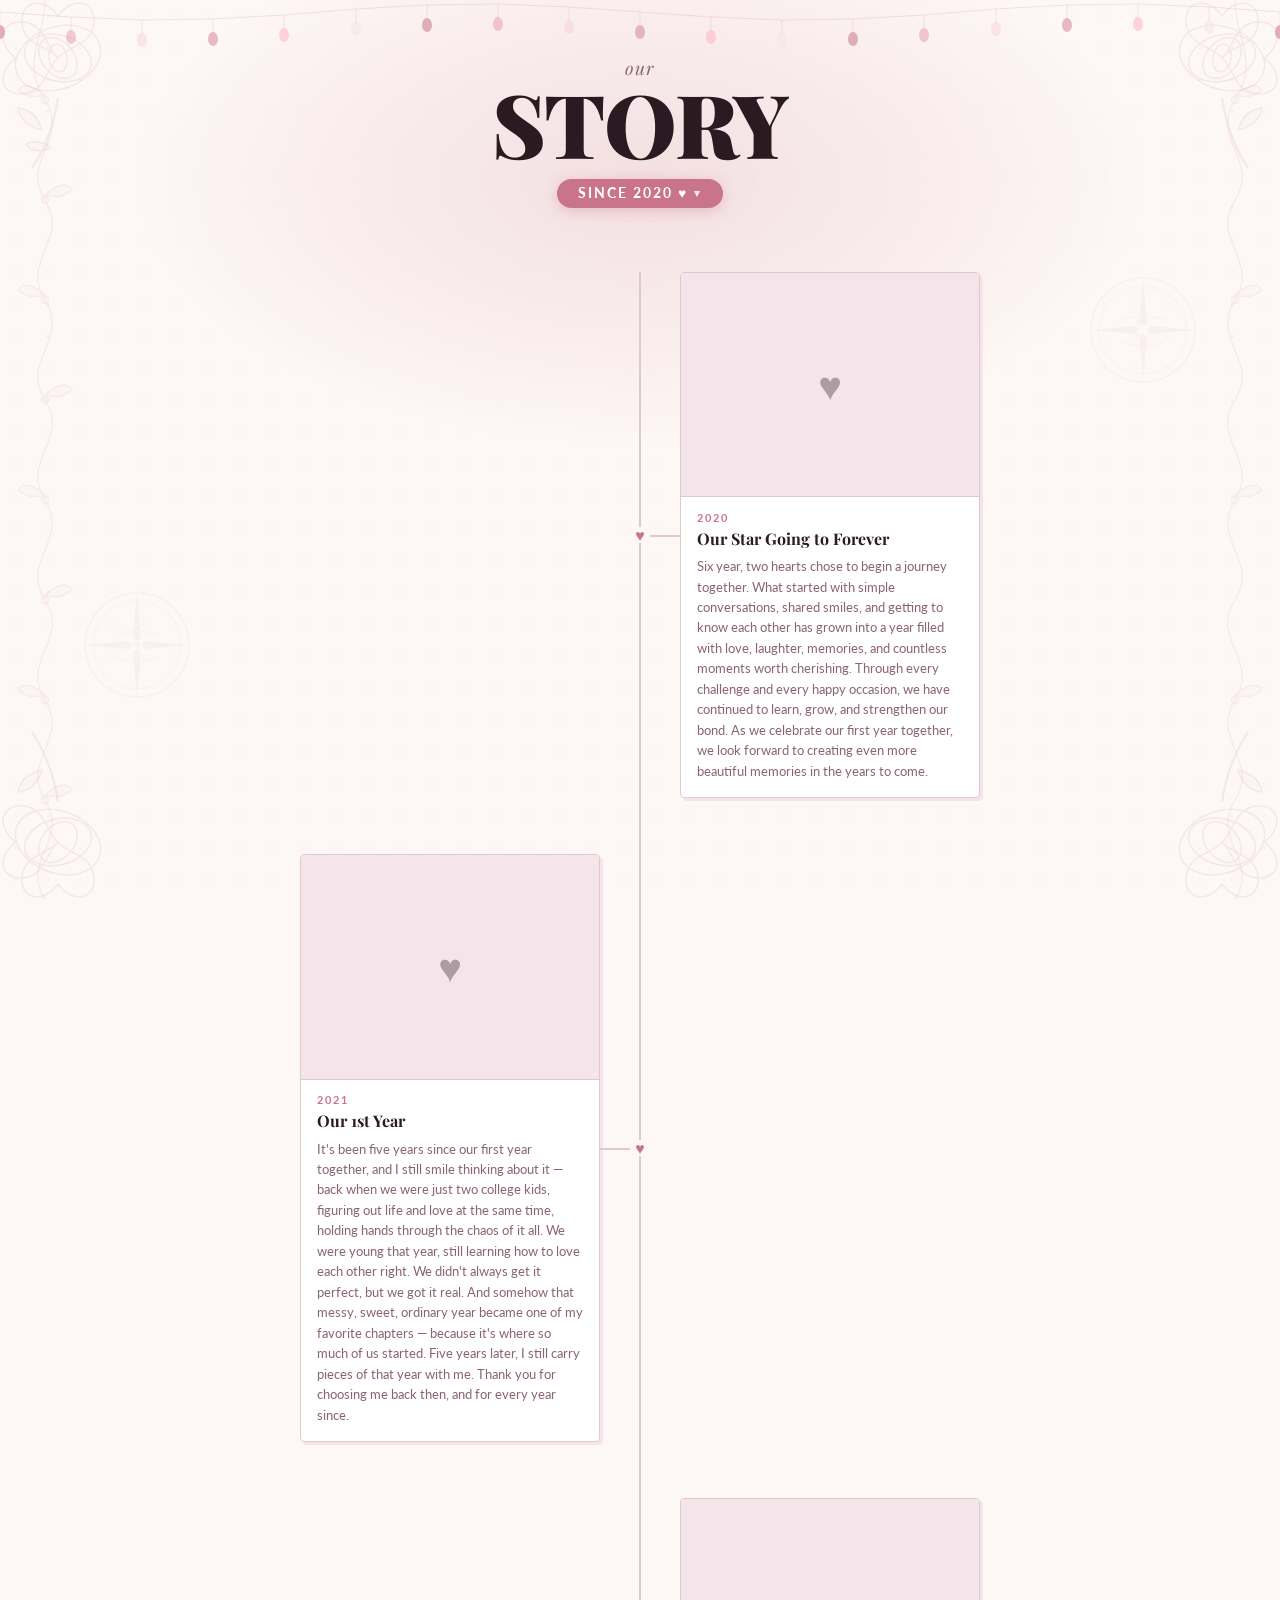
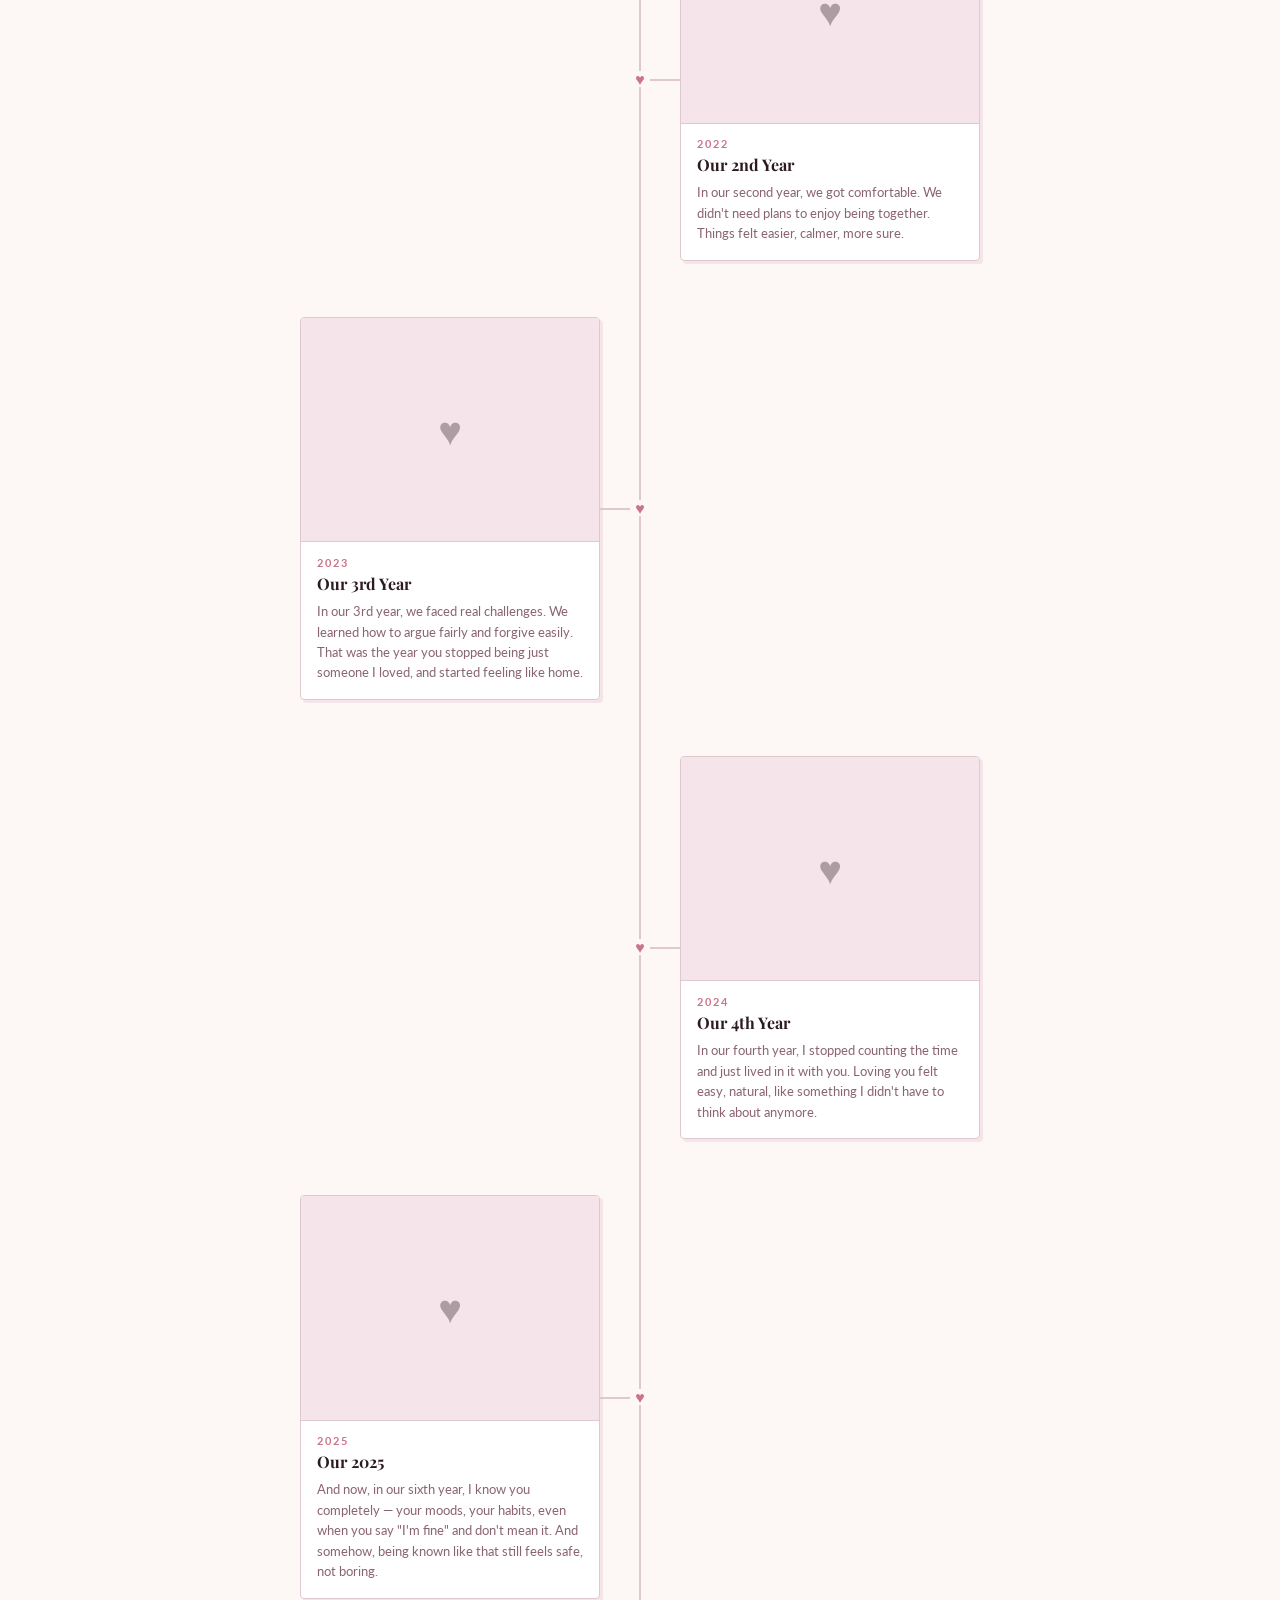
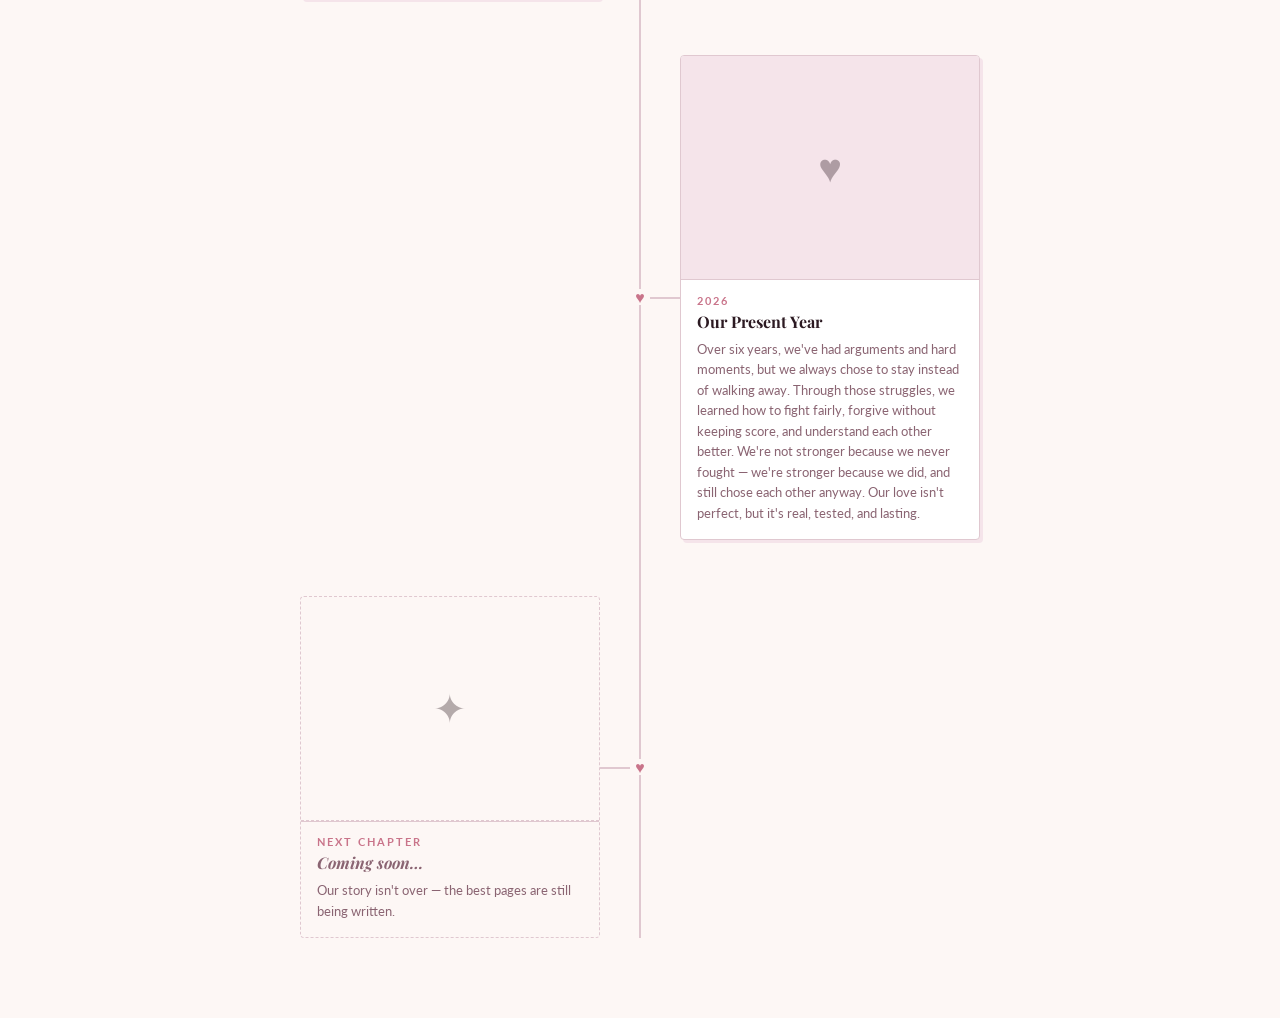
==== yearly-memory-template-main/main.html @ b36f8ce2 "Add files via upload" ====
<!doctype html>
<html lang="en">
  <head>
    <meta charset="UTF-8" />
    <meta name="viewport" content="width=device-width, initial-scale=1.0" />
    <title>Our Story</title>
    <link
      href="https://fonts.googleapis.com/css2?family=Playfair+Display:ital,wght@0,400;0,700;0,900;1,400&family=Lato:wght@300;400;700&display=swap"
      rel="stylesheet"
    />
    <link
      rel="icon"
      href="data:image/svg+xml,<svg viewBox='0 0 100 100' xmlns='http://www.w3.org/2000/svg'><path d='M50 88.9L13.4 52.3C4.8 43.7 4.8 29.8 13.4 21.2C21.7 12.9 35 12.9 43.3 21.2L50 27.9L56.7 21.2C65 12.9 78.3 12.9 86.6 21.2C95.2 29.8 95.2 43.7 86.6 52.3L50 88.9Z' fill='%23c9748a'/></svg>"
    />
    <link rel="stylesheet" href="main-style.css" />
  </head>
  <body>
    <!-- ═══════════ BACKGROUND DECORATION ═══════════ -->
    <div>
      <svg
        class="corner-rose tl"
        viewBox="0 0 240 240"
        xmlns="http://www.w3.org/2000/svg"
        aria-hidden="true"
      >
        <g fill="none" stroke="#c9748a" stroke-width="1.4">
          <ellipse
            cx="68"
            cy="68"
            rx="44"
            ry="31"
            transform="rotate(-20 68 68)"
          />
          <ellipse
            cx="68"
            cy="68"
            rx="34"
            ry="23"
            transform="rotate(15 68 68)"
          />
          <ellipse
            cx="68"
            cy="68"
            rx="23"
            ry="16"
            transform="rotate(50 68 68)"
          />
          <ellipse
            cx="68"
            cy="68"
            rx="14"
            ry="9"
            transform="rotate(80 68 68)"
          />
          <path
            d="M68 26 C54 6 30 10 32 33 C34 56 62 58 68 68 C74 58 102 56 104 33 C106 10 82 6 68 26Z"
          />
          <path
            d="M26 68 C6 54 10 30 33 32 C56 34 58 62 68 68 C58 74 56 102 33 104 C10 106 6 82 26 68Z"
          />
          <path d="M68 108 Q62 148 42 178" stroke-width="2" />
          <path
            d="M52 140 Q30 134 28 118 Q46 120 52 140Z"
            fill="rgba(201,116,138,.12)"
          />
          <path
            d="M60 158 Q42 165 36 154 Q50 148 60 158Z"
            fill="rgba(201,116,138,.12)"
          />
        </g>
      </svg>
      <svg
        class="corner-rose tr"
        viewBox="0 0 240 240"
        xmlns="http://www.w3.org/2000/svg"
        aria-hidden="true"
      >
        <g
          fill="none"
          stroke="#c9748a"
          stroke-width="1.4"
          transform="scale(-1,1) translate(-240,0)"
        >
          <ellipse
            cx="68"
            cy="68"
            rx="44"
            ry="31"
            transform="rotate(-20 68 68)"
          />
          <ellipse
            cx="68"
            cy="68"
            rx="34"
            ry="23"
            transform="rotate(15 68 68)"
          />
          <ellipse
            cx="68"
            cy="68"
            rx="23"
            ry="16"
            transform="rotate(50 68 68)"
          />
          <ellipse
            cx="68"
            cy="68"
            rx="14"
            ry="9"
            transform="rotate(80 68 68)"
          />
          <path
            d="M68 26 C54 6 30 10 32 33 C34 56 62 58 68 68 C74 58 102 56 104 33 C106 10 82 6 68 26Z"
          />
          <path
            d="M26 68 C6 54 10 30 33 32 C56 34 58 62 68 68 C58 74 56 102 33 104 C10 106 6 82 26 68Z"
          />
          <path d="M68 108 Q62 148 42 178" stroke-width="2" />
          <path
            d="M52 140 Q30 134 28 118 Q46 120 52 140Z"
            fill="rgba(201,116,138,.12)"
          />
        </g>
      </svg>
      <svg
        class="corner-rose bl"
        viewBox="0 0 240 240"
        xmlns="http://www.w3.org/2000/svg"
        aria-hidden="true"
      >
        <g
          fill="none"
          stroke="#c9748a"
          stroke-width="1.4"
          transform="scale(1,-1) translate(0,-240)"
        >
          <ellipse
            cx="68"
            cy="68"
            rx="44"
            ry="31"
            transform="rotate(-20 68 68)"
          />
          <ellipse
            cx="68"
            cy="68"
            rx="34"
            ry="23"
            transform="rotate(15 68 68)"
          />
          <ellipse
            cx="68"
            cy="68"
            rx="23"
            ry="16"
            transform="rotate(50 68 68)"
          />
          <path
            d="M68 26 C54 6 30 10 32 33 C34 56 62 58 68 68 C74 58 102 56 104 33 C106 10 82 6 68 26Z"
          />
          <path
            d="M26 68 C6 54 10 30 33 32 C56 34 58 62 68 68 C58 74 56 102 33 104 C10 106 6 82 26 68Z"
          />
          <path d="M68 108 Q62 148 42 178" stroke-width="2" />
          <path
            d="M52 140 Q30 134 28 118 Q46 120 52 140Z"
            fill="rgba(201,116,138,.12)"
          />
        </g>
      </svg>
      <svg
        class="corner-rose br"
        viewBox="0 0 240 240"
        xmlns="http://www.w3.org/2000/svg"
        aria-hidden="true"
      >
        <g
          fill="none"
          stroke="#c9748a"
          stroke-width="1.4"
          transform="scale(-1,-1) translate(-240,-240)"
        >
          <ellipse
            cx="68"
            cy="68"
            rx="44"
            ry="31"
            transform="rotate(-20 68 68)"
          />
          <ellipse
            cx="68"
            cy="68"
            rx="34"
            ry="23"
            transform="rotate(15 68 68)"
          />
          <ellipse
            cx="68"
            cy="68"
            rx="23"
            ry="16"
            transform="rotate(50 68 68)"
          />
          <path
            d="M68 26 C54 6 30 10 32 33 C34 56 62 58 68 68 C74 58 102 56 104 33 C106 10 82 6 68 26Z"
          />
          <path
            d="M26 68 C6 54 10 30 33 32 C56 34 58 62 68 68 C58 74 56 102 33 104 C10 106 6 82 26 68Z"
          />
          <path d="M68 108 Q62 148 42 178" stroke-width="2" />
          <path
            d="M52 140 Q30 134 28 118 Q46 120 52 140Z"
            fill="rgba(201,116,138,.12)"
          />
        </g>
      </svg>

      <svg
        class="side-vine left"
        viewBox="0 0 90 900"
        xmlns="http://www.w3.org/2000/svg"
        preserveAspectRatio="none"
        aria-hidden="true"
      >
        <g fill="none" stroke="#c9748a" stroke-width="1.3">
          <path
            d="M45 0 C45 40 20 60 45 100 C70 140 20 160 45 200 C70 240 20 260 45 300 C70 340 20 360 45 400 C70 440 20 460 45 500 C70 540 20 560 45 600 C70 640 20 660 45 700 C70 740 20 760 45 800 C70 840 20 860 45 900"
          />
          <path
            d="M45 95 Q25 80 18 90 Q30 100 45 95Z"
            fill="rgba(201,116,138,.15)"
          />
          <path
            d="M45 195 Q65 178 72 190 Q60 200 45 195Z"
            fill="rgba(201,116,138,.15)"
          />
          <path
            d="M45 295 Q25 278 18 290 Q30 300 45 295Z"
            fill="rgba(201,116,138,.15)"
          />
          <path
            d="M45 395 Q65 378 72 390 Q60 400 45 395Z"
            fill="rgba(201,116,138,.15)"
          />
          <path
            d="M45 495 Q25 478 18 490 Q30 500 45 495Z"
            fill="rgba(201,116,138,.15)"
          />
          <path
            d="M45 595 Q65 578 72 590 Q60 600 45 595Z"
            fill="rgba(201,116,138,.15)"
          />
          <path
            d="M45 695 Q25 678 18 690 Q30 700 45 695Z"
            fill="rgba(201,116,138,.15)"
          />
          <path
            d="M45 795 Q65 778 72 790 Q60 800 45 795Z"
            fill="rgba(201,116,138,.15)"
          />
          <circle cx="45" cy="100" r="3.5" fill="rgba(201,116,138,.2)" />
          <circle cx="45" cy="200" r="3.5" fill="rgba(201,116,138,.2)" />
          <circle cx="45" cy="300" r="3.5" fill="rgba(201,116,138,.2)" />
          <circle cx="45" cy="400" r="3.5" fill="rgba(201,116,138,.2)" />
          <circle cx="45" cy="500" r="3.5" fill="rgba(201,116,138,.2)" />
          <circle cx="45" cy="600" r="3.5" fill="rgba(201,116,138,.2)" />
          <circle cx="45" cy="700" r="3.5" fill="rgba(201,116,138,.2)" />
          <circle cx="45" cy="800" r="3.5" fill="rgba(201,116,138,.2)" />
        </g>
      </svg>
      <svg
        class="side-vine right"
        viewBox="0 0 90 900"
        xmlns="http://www.w3.org/2000/svg"
        preserveAspectRatio="none"
        aria-hidden="true"
      >
        <g fill="none" stroke="#c9748a" stroke-width="1.3">
          <path
            d="M45 0 C45 40 20 60 45 100 C70 140 20 160 45 200 C70 240 20 260 45 300 C70 340 20 360 45 400 C70 440 20 460 45 500 C70 540 20 560 45 600 C70 640 20 660 45 700 C70 740 20 760 45 800 C70 840 20 860 45 900"
          />
          <path
            d="M45 95 Q25 80 18 90 Q30 100 45 95Z"
            fill="rgba(201,116,138,.15)"
          />
          <path
            d="M45 295 Q25 278 18 290 Q30 300 45 295Z"
            fill="rgba(201,116,138,.15)"
          />
          <path
            d="M45 495 Q25 478 18 490 Q30 500 45 495Z"
            fill="rgba(201,116,138,.15)"
          />
          <path
            d="M45 695 Q25 678 18 690 Q30 700 45 695Z"
            fill="rgba(201,116,138,.15)"
          />
          <circle cx="45" cy="100" r="3.5" fill="rgba(201,116,138,.2)" />
          <circle cx="45" cy="300" r="3.5" fill="rgba(201,116,138,.2)" />
          <circle cx="45" cy="500" r="3.5" fill="rgba(201,116,138,.2)" />
          <circle cx="45" cy="700" r="3.5" fill="rgba(201,116,138,.2)" />
        </g>
      </svg>

      <svg
        id="fairy-lights"
        aria-hidden="true"
        xmlns="http://www.w3.org/2000/svg"
      ></svg>

      <svg
        class="wax-seal"
        style="top: 30vh; right: 6vw"
        viewBox="0 0 120 120"
        xmlns="http://www.w3.org/2000/svg"
        aria-hidden="true"
      >
        <circle
          cx="60"
          cy="60"
          r="52"
          fill="none"
          stroke="#c9748a"
          stroke-width="1.5"
        />
        <circle
          cx="60"
          cy="60"
          r="44"
          fill="none"
          stroke="#c9748a"
          stroke-width=".8"
        />
        <path
          d="M60 8 L64 52 L60 56 L56 52Z M60 112 L64 68 L60 64 L56 68Z M8 60 L52 64 L56 60 L52 56Z M112 60 L68 64 L64 60 L68 56Z"
          fill="#c9748a"
        />
        <text
          x="60"
          y="55"
          text-anchor="middle"
          font-family="Playfair Display,serif"
          font-size="9"
          fill="#c9748a"
        >
          2017
        </text>
        <text
          x="60"
          y="68"
          text-anchor="middle"
          font-family="Playfair Display,serif"
          font-size="9"
          fill="#c9748a"
        >
          2025
        </text>
        <path
          d="M38 72 Q60 80 82 72"
          fill="none"
          stroke="#c9748a"
          stroke-width=".8"
        />
        <path
          d="M38 50 Q60 42 82 50"
          fill="none"
          stroke="#c9748a"
          stroke-width=".8"
        />
      </svg>
      <svg
        class="wax-seal"
        style="top: 65vh; left: 6vw"
        viewBox="0 0 120 120"
        xmlns="http://www.w3.org/2000/svg"
        aria-hidden="true"
      >
        <circle
          cx="60"
          cy="60"
          r="52"
          fill="none"
          stroke="#c9748a"
          stroke-width="1.5"
        />
        <circle
          cx="60"
          cy="60"
          r="44"
          fill="none"
          stroke="#c9748a"
          stroke-width=".8"
        />
        <path
          d="M60 8 L64 52 L60 56 L56 52Z M60 112 L64 68 L60 64 L56 68Z M8 60 L52 64 L56 60 L52 56Z M112 60 L68 64 L64 60 L68 56Z"
          fill="#c9748a"
        />
        <text
          x="60"
          y="64"
          text-anchor="middle"
          font-family="Playfair Display,serif"
          font-size="12"
          fill="#c9748a"
        >
          ♥
        </text>
        <path
          d="M38 72 Q60 80 82 72"
          fill="none"
          stroke="#c9748a"
          stroke-width=".8"
        />
        <path
          d="M38 50 Q60 42 82 50"
          fill="none"
          stroke="#c9748a"
          stroke-width=".8"
        />
      </svg>
    </div>

    <div id="floaters" aria-hidden="true"></div>

    <!-- ═══════════ HEADER ═══════════ -->
    <header class="site-header">
      <p class="label">our</p>
      <h1>STORY</h1>

      <!-- YEAR BUBBLE WIDGET -->
      <div class="years-wrap" id="years-wrap">
        <button
          class="years"
          id="years-btn"
          aria-expanded="false"
          aria-label="Jump to a year"
        >
          Since 2020 ♥
        </button>
        <div
          class="year-bubbles"
          id="year-bubbles"
          role="menu"
          aria-hidden="true"
        >
          <a class="yb" href="#year-2020" data-year="2020" role="menuitem"
            >2020</a
          >
          <a class="yb" href="#year-2021" data-year="2021" role="menuitem"
            >2021</a
          >
          <a class="yb" href="#year-2022" data-year="2022" role="menuitem"
            >2022</a
          >
          <a class="yb" href="#year-2023" data-year="2023" role="menuitem"
            >2023</a
          >
          <a class="yb" href="#year-2024" data-year="2024" role="menuitem"
            >2024</a
          >
          <a
            class="yb "
            href="#year-2025"
            data-year="2025"
            role="menuitem"
            >2025 </a
          >
          <a
          class="yb yb-new"
          href="#year-2026"
          data-year="2026"
          role="menuitem"
          >2026 ✨</a
        >
        </div>
      </div>
    </header>

    <!-- ═══════════ TIMELINE ═══════════ -->
    <section class="timeline" aria-label="Our love story timeline">
      <!-- 2020 Card -->
      <div class="tl-row left" id="year-2020">
        <div class="connector"></div>
        <div class="tl-card-wrap">
          <a href="year.html" class="tl-card">
            <div class="photo">
              <img
                id="myImage"
                alt="Default Image"
                src="D:\yearly-memory-template-main\ME And MAHAL/IMG_6190.jpg"
                onerror="
                  this.style.display = 'none';
                  this.nextElementSibling.style.display = 'block';
                "
              /><span class="placeholder" style="display: none">♥</span>
            </div>
            <div class="card-body">
              <p class="year-tag">2020</p>
              <p class="card-title">Our Star Going to Forever</p>
              <p class="card-text">
                Six year, two hearts chose to begin a journey together. 
                What started with simple conversations, shared smiles, 
                and getting to know each other has grown into a year filled with love,
                 laughter, memories, and countless moments worth cherishing.
                  Through every challenge and every happy occasion, 
                  we have continued to learn, grow, and strengthen our bond.
                   As we celebrate our first year together, we look forward to creating even more beautiful memories in the years to come.
              </p>
            </div>
          </a>
        </div>
      </div>

      <!-- 2021 Card -->
      <div class="tl-row right" id="year-2021">
        <div class="connector"></div>
        <div class="tl-card-wrap">
          <a href="year2021.html" class="tl-card">
            <div class="photo">
              <img
                id="myImage"
                alt="Default Image"
                src="D:\yearly-memory-template-main\ME And MAHAL/dannaLoveKen.jpg"
                onerror="
                  this.style.display = 'none';
                  this.nextElementSibling.style.display = 'block';
                "
              /><span class="placeholder" style="display: none">♥</span>
            </div>
            <div class="card-body">
              <p class="year-tag">2021</p>
              <p class="card-title">Our 1st Year</p>
              <p class="card-text">
                It's been five years since our first year together, 
                and I still smile thinking about it — back when we were just two college kids,
                 figuring out life and love at the same time, holding hands through the chaos of it all.

                 We were young that year, still learning how to love each other right.
                 We didn't always get it perfect, but we got it real.
                And somehow that messy, sweet, ordinary year became one of my favorite chapters — because it's where so much of us started.

                Five years later, I still carry pieces of that year with me. Thank you for choosing me back then, and for every year since.
              </p>
            </div>
          </a>
        </div>
      </div>

      <!-- 2022 Card -->
      <div class="tl-row left" id="year-2022">
        <div class="connector"></div>
        <div class="tl-card-wrap">
          <a href="year2022.html" class="tl-card">
            <div class="photo">
              <img
                id="myImage"
                alt="Default Image"
                src="D:\yearly-memory-template-main\ME And MAHAL/IMG_6178.jpg"
                onerror="
                  this.style.display = 'none';
                  this.nextElementSibling.style.display = 'block';
                "
              /><span class="placeholder" style="display: none">♥</span>
            </div>
            <div class="card-body">
              <p class="year-tag">2022</p>
              <p class="card-title">Our 2nd Year</p>
              <p class="card-text">
                In our second year, we got comfortable. We didn't need plans to enjoy being together. Things felt easier, calmer, more sure.
              </p>
            </div>
          </a>
        </div>
      </div>

      <!-- 2023 Card -->
      <div class="tl-row right" id="year-2023">
        <div class="connector"></div>
        <div class="tl-card-wrap">
          <a href="year2023.html" class="tl-card">
            <div class="photo">
              <img
                id="myImage"
                alt="Default Image"
                src="D:\yearly-memory-template-main\ME And MAHAL/488657536_9604320576323488_919385024457062198_n.jpg"
                onerror="
                  this.style.display = 'none';
                  this.nextElementSibling.style.display = 'block';
                "
              /><span class="placeholder" style="display: none">♥</span>
            </div>
            <div class="card-body">
              <p class="year-tag">2023</p>
              <p class="card-title">Our 3rd Year</p>
              <p class="card-text">
                In our 3rd year, we faced real challenges.
                 We learned how to argue fairly and forgive easily.
                  That was the year you stopped being just someone I loved, and started feeling like home.
              </p>
            </div>
          </a>
        </div>
      </div>

      <!-- 2024 Card -->
      <div class="tl-row left" id="year-2024">
        <div class="connector"></div>
        <div class="tl-card-wrap">
          <a href="year2024.html" class="tl-card">
            <div class="photo">
              <img
                id="myImage"
                alt="Default Image"
                src="D:\yearly-memory-template-main\ME And MAHAL/1f4616d4-1493-41ec-a74d-7cb05ec25198.jfif"
                onerror="
                  this.style.display = 'none';
                  this.nextElementSibling.style.display = 'block';
                "
              /><span class="placeholder" style="display: none">♥</span>
            </div>
            <div class="card-body">
              <p class="year-tag">2024</p>
              <p class="card-title">Our 4th Year</p>
              <p class="card-text">
                In our fourth year, I stopped counting the time and just lived in it with you. Loving you felt easy, natural, like something I didn't have to think about anymore.
              </p>
            </div>
          </a>
        </div>
      </div>

      <!-- 2025 Card -->
      <div class="tl-row right" id="year-2025">
        <div class="connector"></div>
        <div class="tl-card-wrap">
          <a href="year2025.html" class="tl-card">
            <div class="photo">
              <img
                id="myImage"
                alt="Default Image"
                src="D:\yearly-memory-template-main\ME And MAHAL/9610dcd5-ac82-4596-8b9c-afcef7b841c5.jfif"
                onerror="
                  this.style.display = 'none';
                  this.nextElementSibling.style.display = 'block';
                "
              /><span class="placeholder" style="display: none">♥</span>
            </div>
            <div class="card-body">
              <p class="year-tag">2025</p>
              <p class="card-title">Our 2025</p>
              <p class="card-text">
                And now, in our sixth year, I know you completely — your moods, your habits, even when you say "I'm fine" and don't mean it. And somehow, being known like that still feels safe, not boring.
              </p>
            </div>
          </a>
        </div>
      </div>

      <div class="tl-row left" id="year-2026">
        <div class="connector"></div>
        <div class="tl-card-wrap">
          <a href="year2026.html" class="tl-card">
            <div class="photo">
              <img
                id="myImage"
                alt="Default Image"
                src="D:\yearly-memory-template-main\ME And MAHAL/3fcf8320-8e38-4d11-bc8b-73f3621f407e.jfif"
                onerror="
                  this.style.display = 'none';
                  this.nextElementSibling.style.display = 'block';
                "
              /><span class="placeholder" style="display: none">♥</span>
            </div>
            <div class="card-body">
              <p class="year-tag">2026</p>
              <p class="card-title">Our Present Year</p>
              <p class="card-text">
                Over six years, we've had arguments and hard moments, but we always chose to stay instead of walking away.
                Through those struggles, we learned how to fight fairly, forgive without keeping score, and understand each other better.
                 We're not stronger because we never fought — we're stronger because we did, and still chose each other anyway. Our love isn't perfect, but it's real, tested, and lasting.
              </p>
            </div>
          </a>
        </div>
      </div>

      <!-- Pending Year Card -->
      <div class="tl-row right" id="">
        <div class="connector"></div>
        <div class="tl-card-wrap">
          <div class="tl-card coming-soon">
            <div class="photo"><span class="placeholder">✦</span></div>
            <div class="card-body">
              <p class="year-tag">Next chapter</p>
              <p class="card-title">Coming soon…</p>
              <p class="card-text">
                Our story isn't over — the best pages are still being written.
              </p>
            </div>
          </div>
        </div>
      </div>
    </section>

    <!-- scroll to top button -->
    <button id="scroll-top" aria-label="Back to top">
      <svg viewBox="0 0 24 24"><polyline points="18 15 12 9 6 15" /></svg>
    </button>

    <script>
      (function () {
        /* ── Fairy lights ── */
        var svg = document.getElementById("fairy-lights");
        var W = window.innerWidth,
          cols = [
            "#c9748a",
            "#e8a0b4",
            "#f7d4de",
            "#d4879a",
            "#ffb6c1",
            "#f5e4ea",
          ];
        var points = 18,
          wire = "";

        for (var i = 0; i <= points; i++) {
          wire +=
            (i === 0 ? "M" : "L") +
            ((i / points) * W).toFixed(0) +
            " " +
            (12 + Math.sin(i * 0.7) * 8).toFixed(0) +
            " ";
        }

        var wp = document.createElementNS("http://www.w3.org/2000/svg", "path");
        wp.setAttribute("d", wire);
        wp.setAttribute("fill", "none");
        wp.setAttribute("stroke", "rgba(201,116,138,0.18)");
        wp.setAttribute("stroke-width", "1");
        svg.appendChild(wp);

        for (var i = 0; i <= points; i++) {
          var x = ((i / points) * W).toFixed(0),
            y = (12 + Math.sin(i * 0.7) * 8).toFixed(0),
            col = cols[i % cols.length];

          var g = document.createElementNS("http://www.w3.org/2000/svg", "g");

          var ln = document.createElementNS(
            "http://www.w3.org/2000/svg",
            "line",
          );
          ln.setAttribute("x1", x);
          ln.setAttribute("y1", y);
          ln.setAttribute("x2", x);
          ln.setAttribute("y2", +y + 14);
          ln.setAttribute("stroke", "rgba(201,116,138,0.2)");
          ln.setAttribute("stroke-width", "0.8");
          g.appendChild(ln);

          var bl = document.createElementNS(
            "http://www.w3.org/2000/svg",
            "ellipse",
          );
          bl.setAttribute("cx", x);
          bl.setAttribute("cy", +y + 20);
          bl.setAttribute("rx", "5");
          bl.setAttribute("ry", "7");
          bl.setAttribute("fill", col);
          bl.setAttribute("opacity", "0.55");
          bl.style.animation =
            "twinkle " +
            (2 + Math.random() * 3).toFixed(1) +
            "s ease-in-out " +
            (Math.random() * 2).toFixed(1) +
            "s infinite";

          g.appendChild(bl);
          svg.appendChild(g);
        }

        /* ── Petals ── */
        var syms = ["♥", "❥", "✿", "❀", "✾", "❁", "✽"],
          pcols = ["#c9748a", "#e8a0b4", "#d4879a", "#f0c4cf", "#b5607a"];

        var c = document.getElementById("floaters");

        for (var i = 0; i < 18; i++) {
          var el = document.createElement("span");
          el.className = "petal";
          el.textContent = syms[Math.floor(Math.random() * syms.length)];

          var col = pcols[Math.floor(Math.random() * pcols.length)];

          el.style.cssText =
            "left:" +
            (Math.random() * 100).toFixed(1) +
            "vw;font-size:" +
            (Math.random() * 0.8 + 0.6).toFixed(2) +
            "rem;animation-duration:" +
            (Math.random() * 14 + 10).toFixed(1) +
            "s;animation-delay:" +
            (Math.random() * -22).toFixed(1) +
            "s;color:" +
            col;

          c.appendChild(el);
        }

        /* ── Butterflies ── */
        var bfcols = ["#c9748a", "#d4879a", "#b5607a"];

        for (var b = 0; b < 5; b++) {
          var w = document.createElement("div");
          w.className = "butterfly";

          var col = bfcols[b % bfcols.length];

          w.innerHTML =
            '<svg width="28" height="20" viewBox="0 0 28 20" fill="none"><path d="M14 10 C10 4 2 2 2 8 C2 14 10 14 14 10Z" fill="' +
            col +
            '" opacity="0.55"/><path d="M14 10 C18 4 26 2 26 8 C26 14 18 14 14 10Z" fill="' +
            col +
            '" opacity="0.55"/><path d="M14 10 C11 13 4 15 5 18 C8 20 13 14 14 10Z" fill="' +
            col +
            '" opacity="0.4"/><path d="M14 10 C17 13 24 15 23 18 C20 20 15 14 14 10Z" fill="' +
            col +
            '" opacity="0.4"/></svg>';

          w.style.cssText =
            "left:" +
            (Math.random() * 90 + 5).toFixed(1) +
            "vw;animation-duration:" +
            (Math.random() * 18 + 14).toFixed(1) +
            "s;animation-delay:" +
            (Math.random() * -25).toFixed(1) +
            "s;";

          w.querySelector("svg").style.animationDuration =
            (0.4 + Math.random() * 0.4).toFixed(2) + "s";

          c.appendChild(w);
        }

        /* ── Sparkles ── */
        var spsyms = ["✦", "✧", "⋆", "✩", "⊹"];

        for (var s = 0; s < 20; s++) {
          var sp = document.createElement("span");
          sp.className = "sparkle";
          sp.textContent = spsyms[s % spsyms.length];

          sp.style.cssText =
            "top:" +
            (Math.random() * 90 + 2).toFixed(1) +
            "vh;left:" +
            (Math.random() * 96 + 2).toFixed(1) +
            "vw;animation-duration:" +
            (Math.random() * 3 + 2).toFixed(1) +
            "s;animation-delay:" +
            (Math.random() * 4).toFixed(1) +
            "s;font-size:" +
            (0.55 + Math.random() * 0.45).toFixed(2) +
            "rem;";

          c.appendChild(sp);
        }

        /* ── Year bubble widget FIXED ── */
        var btn = document.getElementById("years-btn");
        var cloud = document.getElementById("year-bubbles");
        var wrap = document.getElementById("years-wrap");

        function openCloud() {
          cloud.classList.add("open");
          btn.setAttribute("aria-expanded", "true");
          cloud.setAttribute("aria-hidden", "false");
        }

        function closeCloud() {
          cloud.classList.remove("open");
          btn.setAttribute("aria-expanded", "false");
          cloud.setAttribute("aria-hidden", "true");
        }

        // Button toggle only
        btn.addEventListener("click", function (e) {
          e.stopPropagation();

          if (cloud.classList.contains("open")) {
            closeCloud();
          } else {
            openCloud();
          }
        });

        // Close outside only
        document.addEventListener("click", function (e) {
          if (!wrap.contains(e.target)) {
            closeCloud();
          }
        });

        // Scroll + keep open
        cloud.querySelectorAll(".yb").forEach(function (a) {
          a.addEventListener("click", function (e) {
            e.preventDefault();
            e.stopPropagation();

            var yr = this.dataset.year;
            var target = document.getElementById("year-" + yr);

            if (!target) return;

            target.scrollIntoView({
              behavior: "smooth",
              block: "center",
            });

            target.classList.add("highlight");

            setTimeout(function () {
              target.classList.remove("highlight");
            }, 1800);
          });
        });

        /* ── Scroll to top ── */
        var stBtn = document.getElementById("scroll-top");

        window.addEventListener(
          "scroll",
          function () {
            stBtn.classList.toggle("visible", window.scrollY > 320);
          },
          { passive: true },
        );

        stBtn.addEventListener("click", function () {
          window.scrollTo({
            top: 0,
            behavior: "smooth",
          });
        });
      })();
    </script>
  </body>
</html>
---- yearly-memory-template-main/main-style.css ----
*,
*::before,
*::after {
  box-sizing: border-box;
  margin: 0;
  padding: 0;
}
:root {
  --rose: #c9748a;
  --rose-lt: #f5e4ea;
  --rose-dk: #8b3f56;
  --ink: #2c1a22;
  --muted: #8a6472;
  --cream: #fdf7f5;
  --line: #e0c8d0;
}
html {
  scroll-behavior: smooth;
}
body {
  font-family: "Lato", sans-serif;
  background: var(--cream);
  color: var(--ink);
  min-height: 100vh;
  overflow-x: hidden;
}

/* ── BG ── */
body::before {
  content: "";
  position: fixed;
  top: -10%;
  left: 50%;
  transform: translateX(-50%);
  width: 80vw;
  height: 60vh;
  background: radial-gradient(
    ellipse at center,
    rgba(201, 116, 138, 0.18) 0%,
    rgba(253, 247, 245, 0) 70%
  );
  pointer-events: none;
  z-index: 0;
}
body::after {
  content: "";
  position: fixed;
  inset: 0;
  background-image: radial-gradient(
    circle,
    rgba(201, 116, 138, 0.09) 1px,
    transparent 1px
  );
  background-size: 32px 32px;
  pointer-events: none;
  z-index: 0;
}

/* ── CORNER ROSES ── */
.corner-rose {
  position: fixed;
  pointer-events: none;
  z-index: 0;
  opacity: 0.13;
  width: 240px;
  height: 240px;
}
.corner-rose.tl {
  top: -10px;
  left: -10px;
}
.corner-rose.tr {
  top: -10px;
  right: -10px;
}
.corner-rose.bl {
  bottom: -10px;
  left: -10px;
}
.corner-rose.br {
  bottom: -10px;
  right: -10px;
}

/* ── SIDE VINES ── */
.side-vine {
  position: fixed;
  top: 0;
  pointer-events: none;
  z-index: 0;
  opacity: 0.1;
  width: 90px;
  height: 100vh;
}
.side-vine.left {
  left: 0;
}
.side-vine.right {
  right: 0;
  transform: scaleX(-1);
}

/* ── FAIRY LIGHTS ── */
#fairy-lights {
  position: fixed;
  top: 0;
  left: 0;
  width: 100%;
  height: 80px;
  pointer-events: none;
  z-index: 0;
  overflow: visible;
}

/* ── WAX SEALS ── */
.wax-seal {
  position: fixed;
  pointer-events: none;
  z-index: 0;
  opacity: 0.055;
  width: 120px;
  height: 120px;
}

/* ── SPARKLE / PETAL / BUTTERFLY ── */
.sparkle {
  position: fixed;
  pointer-events: none;
  z-index: 0;
  opacity: 0;
  animation: twinkle ease-in-out infinite;
  font-size: 0.7rem;
  color: var(--rose);
}
@keyframes twinkle {
  0%,
  100% {
    opacity: 0;
    transform: scale(0.5) rotate(0);
  }
  50% {
    opacity: 0.6;
    transform: scale(1.3) rotate(180deg);
  }
}
.petal {
  position: fixed;
  top: -60px;
  opacity: 0;
  animation: fall linear infinite;
  pointer-events: none;
  z-index: 0;
  user-select: none;
}
@keyframes fall {
  0% {
    transform: translateY(0) rotate(0) scale(0.8);
    opacity: 0;
  }
  8% {
    opacity: 0.5;
  }
  90% {
    opacity: 0.4;
  }
  100% {
    transform: translateY(105vh) rotate(400deg) scale(1.1);
    opacity: 0;
  }
}
.butterfly {
  position: fixed;
  top: -80px;
  pointer-events: none;
  z-index: 0;
  opacity: 0;
  animation: flutter linear infinite;
}
.butterfly svg {
  animation: flapwings ease-in-out infinite alternate;
}
@keyframes flutter {
  0% {
    transform: translateY(0) translateX(0);
    opacity: 0;
  }
  6% {
    opacity: 0.55;
  }
  92% {
    opacity: 0.45;
  }
  100% {
    transform: translateY(110vh) translateX(40px);
    opacity: 0;
  }
}
@keyframes flapwings {
  0% {
    transform: scaleX(1);
  }
  100% {
    transform: scaleX(0.35);
  }
}

/* keep content above bg */
.site-header {
  position: relative;
  z-index: 200;
}
.timeline {
  position: relative;
  z-index: 1;
}

/* ── HEADER ── */
.site-header {
  text-align: center;
  padding: 3.5rem 1rem 2rem;
}
.site-header .label {
  font-family: "Playfair Display", serif;
  font-style: italic;
  font-size: 1.1rem;
  color: var(--muted);
  letter-spacing: 0.06em;
}
.site-header h1 {
  font-family: "Playfair Display", serif;
  font-size: clamp(3rem, 8vw, 5.5rem);
  font-weight: 900;
  color: var(--ink);
  letter-spacing: -0.02em;
  line-height: 1;
}

/* ── YEAR BUBBLE TRIGGER ── */
.years-wrap {
  position: relative;
  display: inline-block;
  margin-top: 0.75rem;
  z-index: 300;
}
.years {
  display: inline-flex;
  align-items: center;
  gap: 0.4rem;
  background: var(--rose);
  color: #fff;
  font-size: 0.85rem;
  letter-spacing: 0.15em;
  text-transform: uppercase;
  padding: 0.4rem 1.3rem;
  border-radius: 100px;
  border: none;
  cursor: pointer;
  font-family: "Lato", sans-serif;
  font-weight: 700;
  box-shadow: 0 3px 14px rgba(201, 116, 138, 0.35);
  transition:
    background 0.2s,
    transform 0.15s,
    box-shadow 0.2s;
  position: relative;
  z-index: 10;
}
.years:hover {
  background: var(--rose-dk);
  transform: translateY(-2px);
  box-shadow: 0 6px 20px rgba(139, 63, 86, 0.4);
}
.years::after {
  content: "▾";
  font-size: 0.7rem;
  opacity: 0.85;
  transition: transform 0.3s;
}
.years[aria-expanded="true"]::after {
  transform: rotate(180deg);
}

/* bubble cloud */
.year-bubbles {
  position: absolute;
  top: calc(100% + 14px);
  left: 50%;
  transform: translateX(-50%) scale(0.85);
  transform-origin: top center;
  display: flex;
  flex-wrap: wrap;
  justify-content: center;
  gap: 0.55rem;
  background: #fff;
  border: 1px solid var(--line);
  border-radius: 18px;
  padding: 1rem 1.2rem;
  box-shadow:
    0 12px 40px rgba(201, 116, 138, 0.18),
    0 2px 8px rgba(44, 26, 34, 0.07);
  width: 270px;
  z-index: 400;
  opacity: 0;
  pointer-events: none;
  transition:
    opacity 0.22s ease,
    transform 0.22s ease;
}
.year-bubbles::before {
  content: "";
  position: absolute;
  top: -7px;
  left: 50%;
  transform: translateX(-50%);
  border-left: 7px solid transparent;
  border-right: 7px solid transparent;
  border-bottom: 7px solid #fff;
  filter: drop-shadow(0 -2px 2px rgba(201, 116, 138, 0.12));
}
.year-bubbles.open {
  opacity: 1;
  pointer-events: all;
  transform: translateX(-50%) scale(1);
}

/* individual bubble */
.yb {
  display: inline-flex;
  align-items: center;
  justify-content: center;
  width: 56px;
  height: 56px;
  border-radius: 50%;
  background: var(--rose-lt);
  border: 1.5px solid var(--line);
  color: var(--rose-dk);
  font-family: "Playfair Display", serif;
  font-weight: 700;
  font-size: 0.78rem;
  text-decoration: none;
  opacity: 0;
  transform: scale(0.5);
  transition:
    background 0.18s,
    transform 0.22s,
    box-shadow 0.18s,
    border-color 0.18s,
    opacity 0.22s;
}
.year-bubbles.open .yb {
  opacity: 1;
  transform: scale(1);
}
.year-bubbles.open .yb:nth-child(1) {
  transition-delay: 0.03s;
}
.year-bubbles.open .yb:nth-child(2) {
  transition-delay: 0.07s;
}
.year-bubbles.open .yb:nth-child(3) {
  transition-delay: 0.11s;
}
.year-bubbles.open .yb:nth-child(4) {
  transition-delay: 0.15s;
}
.year-bubbles.open .yb:nth-child(5) {
  transition-delay: 0.19s;
}
.year-bubbles.open .yb:nth-child(6) {
  transition-delay: 0.23s;
}
.year-bubbles.open .yb:nth-child(7) {
  transition-delay: 0.27s;
}
.year-bubbles.open .yb:nth-child(8) {
  transition-delay: 0.31s;
}
.year-bubbles.open .yb:nth-child(9) {
  transition-delay: 0.35s;
}
.yb:hover {
  background: var(--rose);
  color: #fff;
  border-color: var(--rose);
  transform: scale(1.14);
  box-shadow: 0 4px 14px rgba(201, 116, 138, 0.35);
}
.yb.yb-new {
  background: linear-gradient(135deg, var(--rose-lt) 0%, #fce4ec 100%);
  border-color: var(--rose);
  font-size: 0.68rem;
  color: var(--rose);
}
.yb.yb-new:hover {
  background: var(--rose);
  color: #fff;
}

/* highlight flash on scroll target */
.tl-row.highlight .tl-card {
  box-shadow:
    0 0 0 3px var(--rose),
    5px 5px 0 var(--rose-lt);
  transform: translate(-3px, -3px);
  transition:
    box-shadow 0.3s,
    transform 0.3s;
}

/* ── TIMELINE ── */
.timeline {
  position: relative;
  max-width: 900px;
  margin: 2rem auto 5rem;
  padding: 0 1rem;
}
.timeline::before {
  content: "";
  position: absolute;
  top: 0;
  bottom: 0;
  left: 50%;
  transform: translateX(-50%);
  width: 2px;
  background: var(--line);
}
.tl-row {
  display: flex;
  align-items: center;
  margin-bottom: 3.5rem;
  position: relative;
}
.tl-row::after {
  content: "♥";
  position: absolute;
  left: 50%;
  transform: translateX(-50%);
  font-size: 1rem;
  color: var(--rose);
  background: var(--cream);
  padding: 0 4px;
  line-height: 1;
}
.tl-row .connector {
  position: absolute;
  top: 50%;
  height: 2px;
  background: var(--line);
  width: calc(2.5rem - 10px);
}
.tl-row.left .connector {
  left: calc(50% + 10px);
}
.tl-row.right .connector {
  right: calc(50% + 10px);
}
.tl-card-wrap {
  width: 50%;
  padding: 0 2.5rem;
}
.tl-row.left .tl-card-wrap {
  margin-left: 50%;
}
.tl-row.right .tl-card-wrap {
  margin-right: 50%;
  display: flex;
  justify-content: flex-end;
}
.tl-card {
  background: #fff;
  border: 1px solid var(--line);
  border-radius: 4px;
  overflow: hidden;
  max-width: 300px;
  width: 100%;
  text-decoration: none;
  color: inherit;
  display: block;
  box-shadow: 3px 3px 0 var(--rose-lt);
  transition:
    transform 0.2s,
    box-shadow 0.2s;
}
.tl-card:hover {
  transform: translate(-2px, -2px);
  box-shadow: 5px 5px 0 var(--rose);
}
.tl-card .photo {
  width: 100%;
  aspect-ratio: 4/3;
  background: var(--rose-lt);
  overflow: hidden;
  display: flex;
  align-items: center;
  justify-content: center;
}
.tl-card .photo img {
  width: 100%;
  height: 100%;
  object-fit: cover;
  display: block;
}
.tl-card .photo .placeholder {
  font-size: 2.5rem;
  opacity: 0.35;
}
.tl-card .card-body {
  padding: 0.85rem 1rem 1rem;
  border-top: 1px solid var(--line);
}
.tl-card .year-tag {
  font-size: 0.7rem;
  letter-spacing: 0.18em;
  text-transform: uppercase;
  color: var(--rose);
  font-weight: 700;
  margin-bottom: 0.25rem;
}
.tl-card .card-title {
  font-family: "Playfair Display", serif;
  font-size: 1rem;
  font-weight: 700;
  color: var(--ink);
  margin-bottom: 0.45rem;
}
.tl-card .card-text {
  font-size: 0.8rem;
  color: var(--muted);
  line-height: 1.6;
}
.tl-card.coming-soon {
  border-style: dashed;
  box-shadow: none;
  background: transparent;
}
.tl-card.coming-soon:hover {
  box-shadow: none;
  transform: none;
}
.tl-card.coming-soon .photo {
  background: transparent;
  border-bottom: 1px dashed var(--line);
}
.tl-card.coming-soon .card-title {
  color: var(--muted);
  font-style: italic;
}
.handwritten {
  font-family: "Playfair Display", serif;
  font-style: italic;
  font-size: 0.78rem;
  color: var(--muted);
  margin-top: 0.3rem;
}

/* ── SCROLL TO TOP ── */
#scroll-top {
  position: fixed;
  bottom: 2rem;
  right: 1.8rem;
  width: 46px;
  height: 46px;
  border-radius: 50%;
  background: var(--rose);
  border: none;
  cursor: pointer;
  display: flex;
  align-items: center;
  justify-content: center;
  box-shadow: 0 4px 16px rgba(201, 116, 138, 0.45);
  opacity: 0;
  pointer-events: none;
  transform: translateY(12px);
  transition:
    opacity 0.3s,
    transform 0.3s,
    background 0.2s;
  z-index: 500;
}
#scroll-top.visible {
  opacity: 1;
  pointer-events: all;
  transform: translateY(0);
}
#scroll-top:hover {
  background: var(--rose-dk);
  transform: translateY(-3px);
}
#scroll-top svg {
  width: 20px;
  height: 20px;
  fill: none;
  stroke: #fff;
  stroke-width: 2.5;
  stroke-linecap: round;
  stroke-linejoin: round;
}
@media (max-width: 640px) {
  .timeline::before {
    left: 20px;
  }
  .tl-row {
    flex-direction: column;
    align-items: flex-start;
    padding-left: 48px;
  }
  .tl-row::after {
    left: 20px;
    top: 1.5rem;
  }
  .tl-row.left .tl-card-wrap,
  .tl-row.right .tl-card-wrap {
    width: 100%;
    margin: 0;
    justify-content: flex-start;
    padding: 0;
  }
  .tl-row .connector {
    display: none;
  }
  .side-vine,
  .wax-seal {
    display: none;
  }
  .year-bubbles {
    width: 230px;
  }
  .yb {
    width: 48px;
    height: 48px;
    font-size: 0.72rem;
  }
}
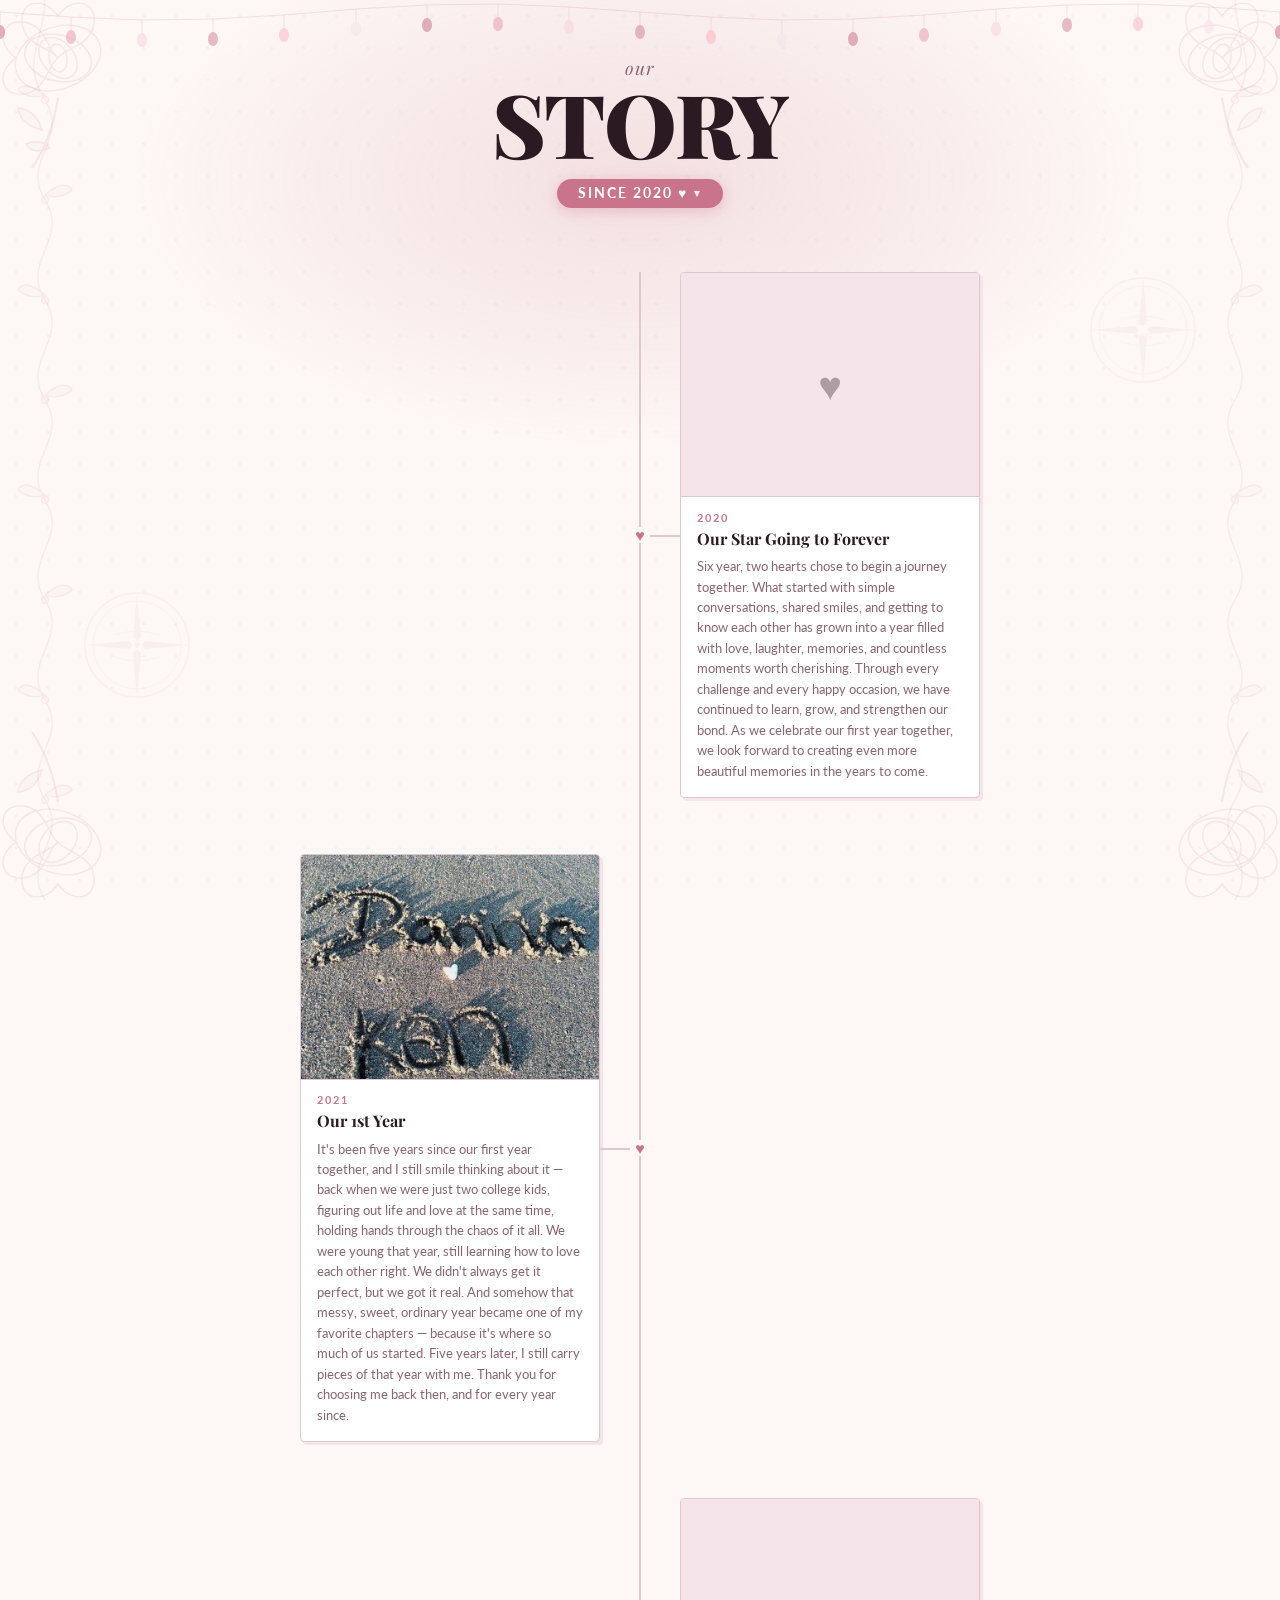
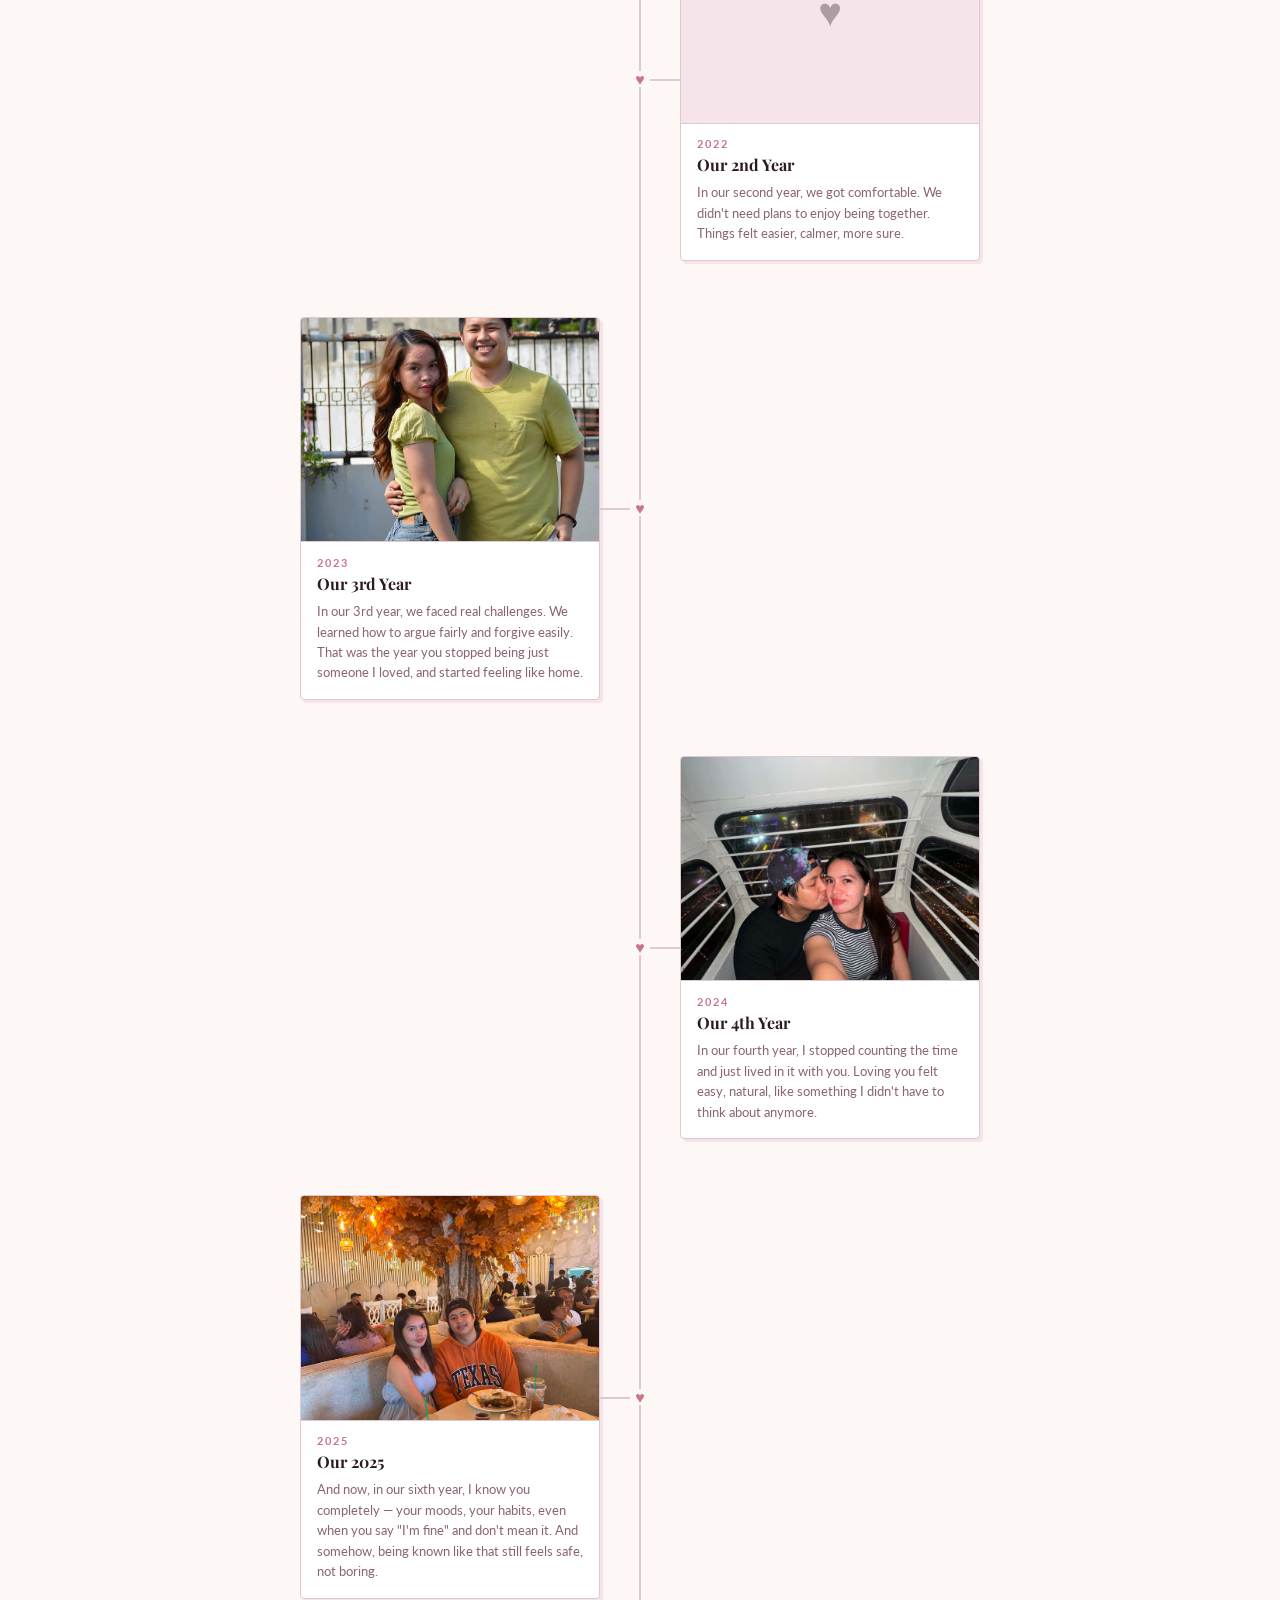
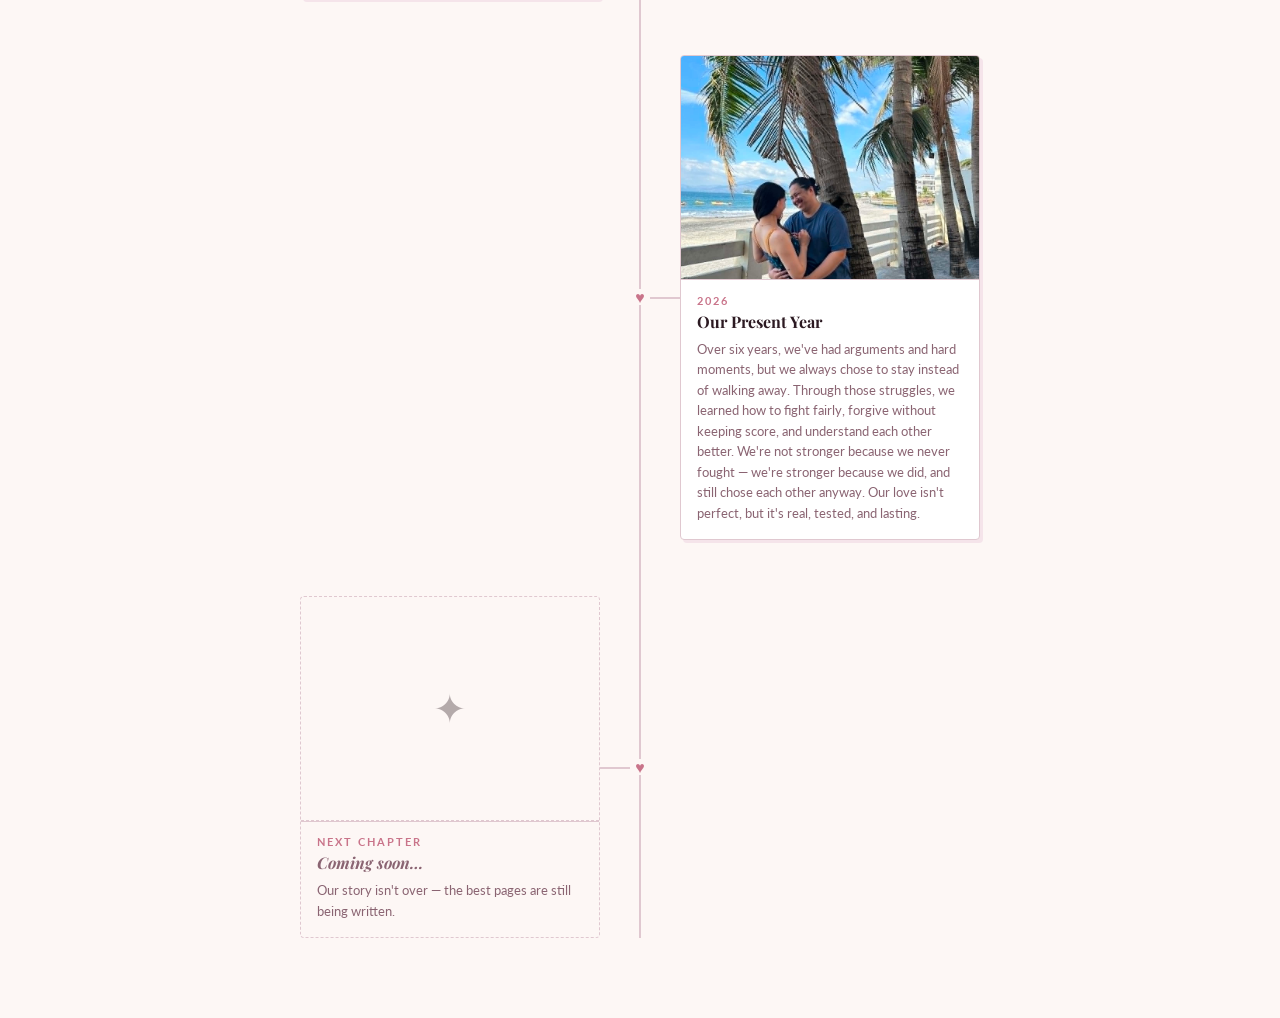
==== commit 576ccf44: "Update main.html" ====
--- a/yearly-memory-template-main/main.html
+++ b/yearly-memory-template-main/main.html
@@ -487,7 +487,7 @@
               <img
                 id="myImage"
                 alt="Default Image"
-                src="D:\yearly-memory-template-main\ME And MAHAL/IMG_6190.jpg"
+                src="ME And MAHAL/IMG_6190.jpg"
                 onerror="
                   this.style.display = 'none';
                   this.nextElementSibling.style.display = 'block';
@@ -520,7 +520,7 @@
               <img
                 id="myImage"
                 alt="Default Image"
-                src="D:\yearly-memory-template-main\ME And MAHAL/dannaLoveKen.jpg"
+                src="ME And MAHAL/dannaLoveKen.jpg"
                 onerror="
                   this.style.display = 'none';
                   this.nextElementSibling.style.display = 'block';
@@ -555,7 +555,7 @@
               <img
                 id="myImage"
                 alt="Default Image"
-                src="D:\yearly-memory-template-main\ME And MAHAL/IMG_6178.jpg"
+                src="ME And MAHAL/IMG_6178.jpg"
                 onerror="
                   this.style.display = 'none';
                   this.nextElementSibling.style.display = 'block';
@@ -582,7 +582,7 @@
               <img
                 id="myImage"
                 alt="Default Image"
-                src="D:\yearly-memory-template-main\ME And MAHAL/488657536_9604320576323488_919385024457062198_n.jpg"
+                src="ME And MAHAL/488657536_9604320576323488_919385024457062198_n.jpg"
                 onerror="
                   this.style.display = 'none';
                   this.nextElementSibling.style.display = 'block';
@@ -611,7 +611,7 @@
               <img
                 id="myImage"
                 alt="Default Image"
-                src="D:\yearly-memory-template-main\ME And MAHAL/1f4616d4-1493-41ec-a74d-7cb05ec25198.jfif"
+                src="ME And MAHAL/1f4616d4-1493-41ec-a74d-7cb05ec25198.jfif"
                 onerror="
                   this.style.display = 'none';
                   this.nextElementSibling.style.display = 'block';
@@ -638,7 +638,7 @@
               <img
                 id="myImage"
                 alt="Default Image"
-                src="D:\yearly-memory-template-main\ME And MAHAL/9610dcd5-ac82-4596-8b9c-afcef7b841c5.jfif"
+                src="ME And MAHAL/9610dcd5-ac82-4596-8b9c-afcef7b841c5.jfif"
                 onerror="
                   this.style.display = 'none';
                   this.nextElementSibling.style.display = 'block';
@@ -664,7 +664,7 @@
               <img
                 id="myImage"
                 alt="Default Image"
-                src="D:\yearly-memory-template-main\ME And MAHAL/3fcf8320-8e38-4d11-bc8b-73f3621f407e.jfif"
+                src="ME And MAHAL/3fcf8320-8e38-4d11-bc8b-73f3621f407e.jfif"
                 onerror="
                   this.style.display = 'none';
                   this.nextElementSibling.style.display = 'block';
@@ -935,7 +935,7 @@
           },
           { passive: true },
         );
-
+/*Move Move to root*/
         stBtn.addEventListener("click", function () {
           window.scrollTo({
             top: 0,
--- a/yearly-memory-template-main/main-style.css
+++ b/yearly-memory-template-main/main-style.css
@@ -631,3 +631,4 @@
     font-size: 0.72rem;
   }
 }
+
